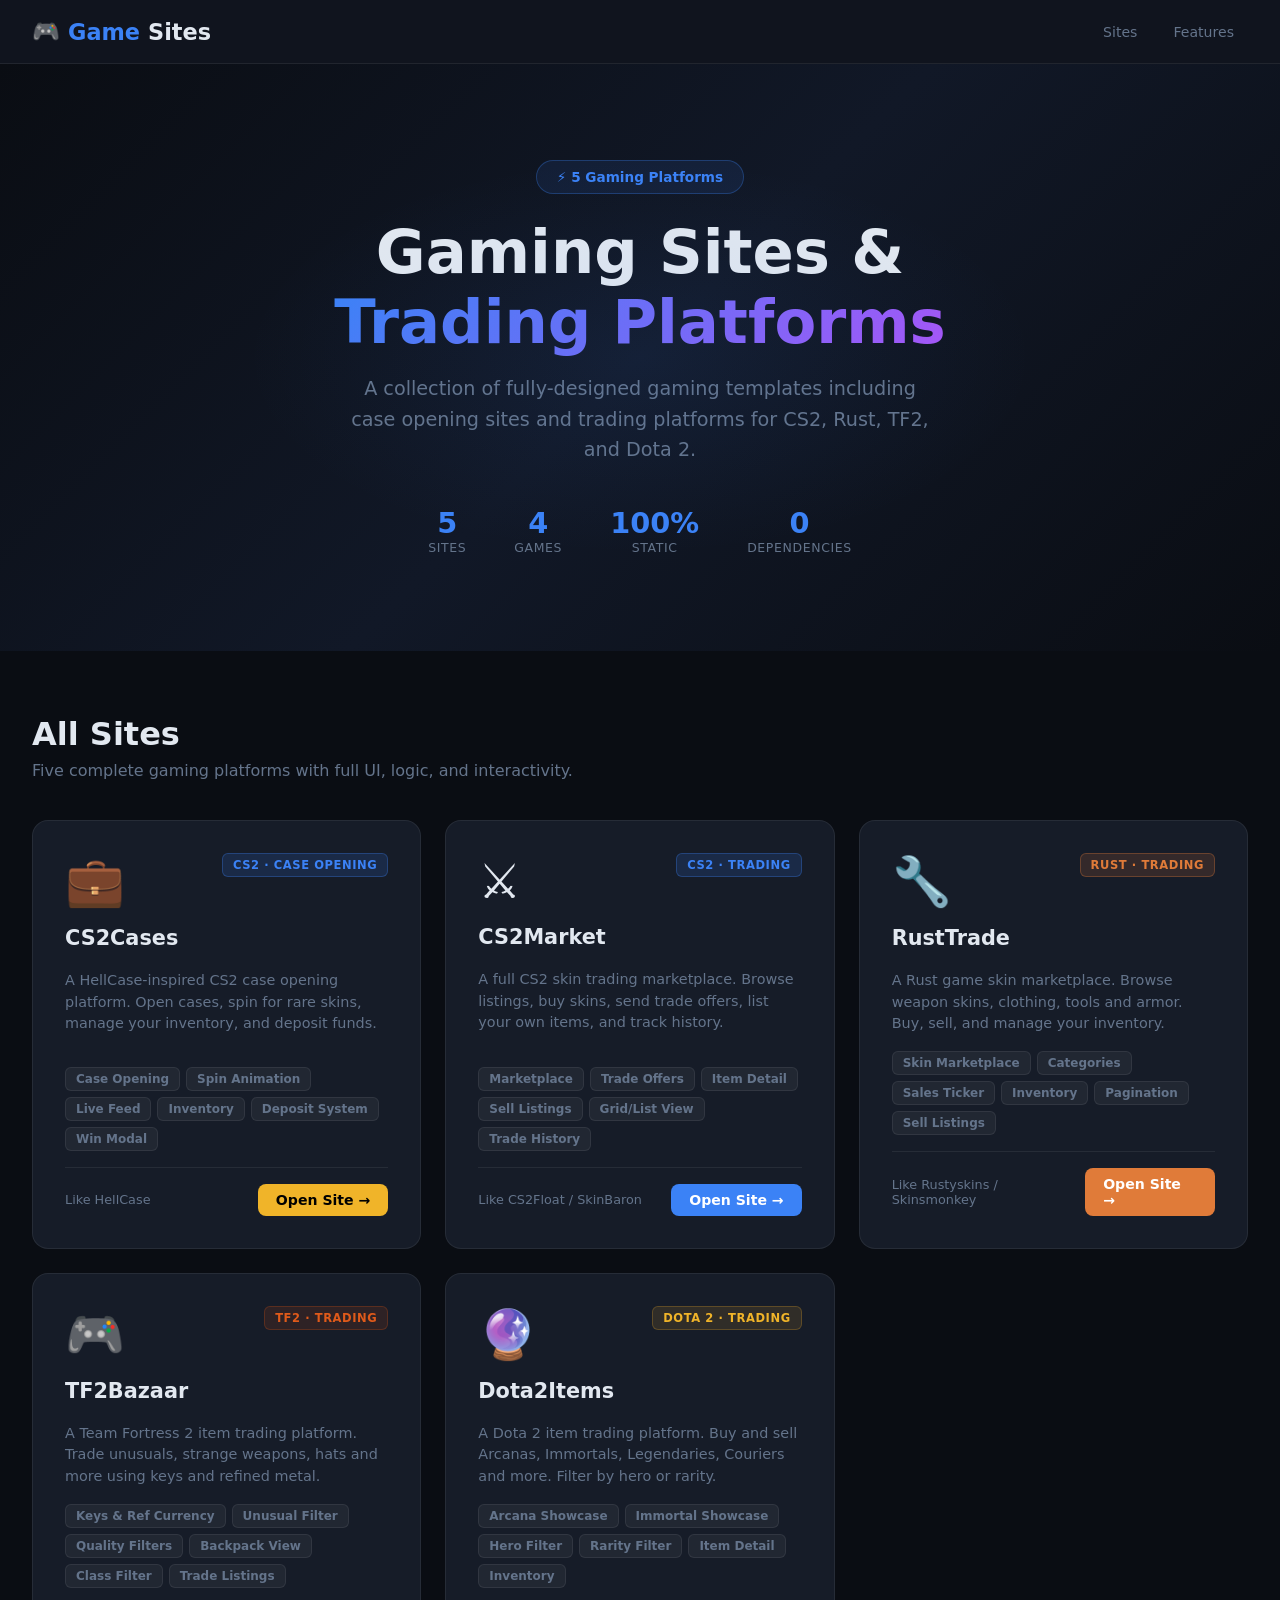
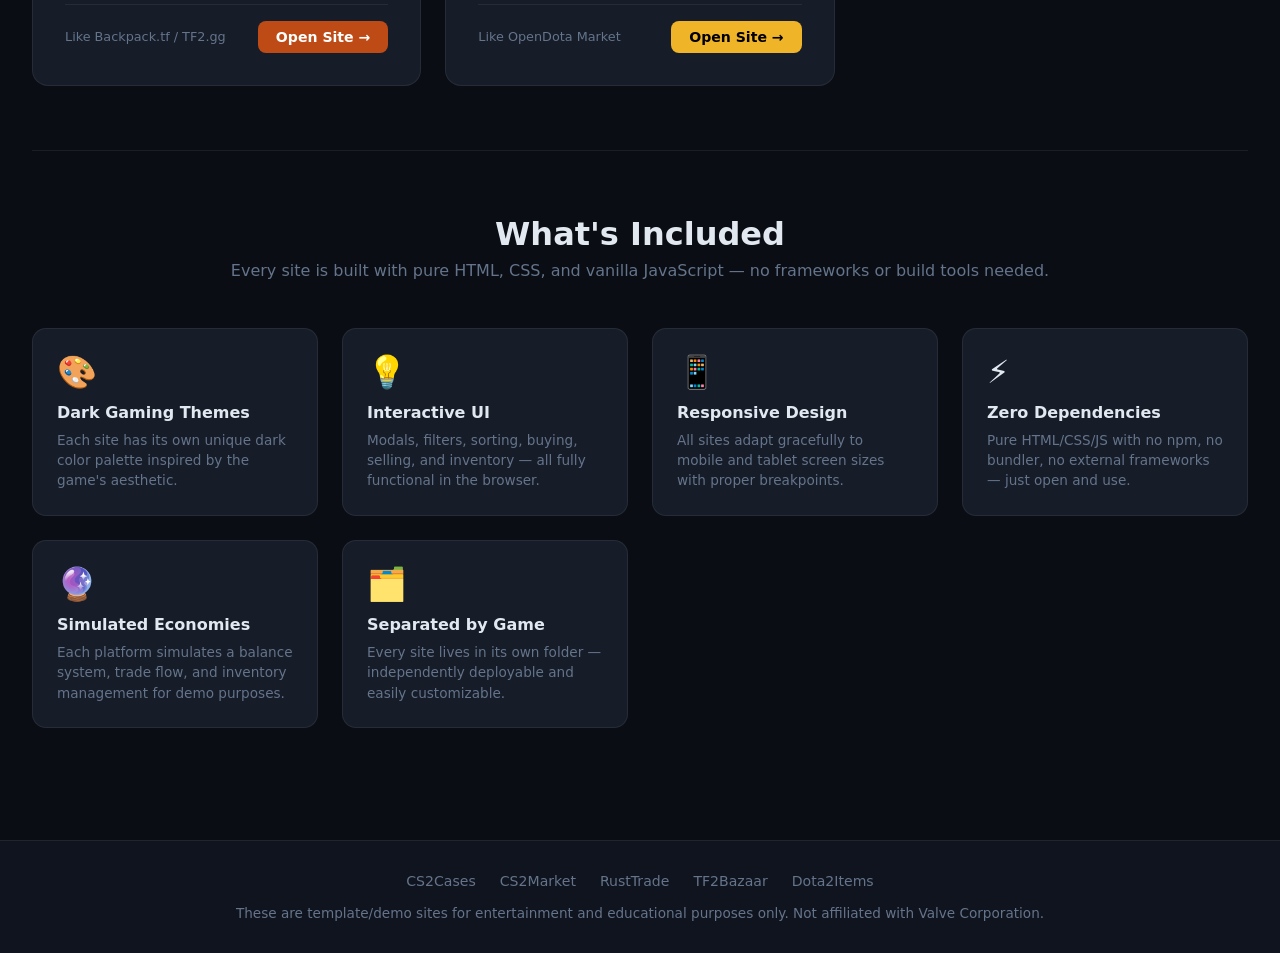
==== index.html @ 56d167a5 "Add 5 gaming site templates: CS2Cases, CS2Market, RustTrade, TF2Bazaar, Dota2Items Co-authored-by: H" ====
<!DOCTYPE html>
<html lang="en">
<head>
  <meta charset="UTF-8" />
  <meta name="viewport" content="width=device-width, initial-scale=1.0" />
  <title>GameSites Hub – Gaming Sites & Trading Platforms</title>
  <style>
    :root {
      --bg: #0a0d13;
      --bg2: #10141e;
      --card: #161c28;
      --border: rgba(255,255,255,0.07);
      --text: #e2e8f0;
      --muted: #64748b;
      --accent: #3b82f6;
      --gold: #f0b429;
      --purple: #a855f7;
      --green: #22c55e;
      --red: #ef4444;
      --orange: #e07b39;
    }
    * { margin:0; padding:0; box-sizing:border-box; }
    body { background:var(--bg); color:var(--text); font-family:'Segoe UI',system-ui,sans-serif; min-height:100vh; }

    /* NAV */
    nav {
      background:var(--bg2); border-bottom:1px solid var(--border);
      padding:0 2rem; height:64px; display:flex; align-items:center; justify-content:space-between;
      position:sticky; top:0; z-index:100;
    }
    .nav-logo { font-size:1.4rem; font-weight:800; display:flex; align-items:center; gap:8px; }
    .nav-logo span { color:var(--accent); }
    .nav-links { display:flex; gap:8px; }
    .nav-links a { color:var(--muted); text-decoration:none; padding:7px 14px; border-radius:8px; font-size:0.88rem; font-weight:500; transition:0.2s; }
    .nav-links a:hover { color:var(--text); background:rgba(255,255,255,0.05); }

    /* HERO */
    .hero {
      padding:6rem 3rem;
      background:linear-gradient(135deg,#0a0d13 0%,#111827 50%,#0a0d13 100%);
      text-align:center; position:relative; overflow:hidden;
    }
    .hero::before {
      content:''; position:absolute; top:50%; left:50%; transform:translate(-50%,-50%);
      width:800px; height:400px;
      background:radial-gradient(ellipse,rgba(59,130,246,0.08) 0%,transparent 70%);
      pointer-events:none;
    }
    .hero-badge {
      display:inline-flex; align-items:center; gap:8px;
      background:rgba(59,130,246,0.1); border:1px solid rgba(59,130,246,0.3);
      color:var(--accent); padding:8px 20px; border-radius:30px;
      font-size:0.85rem; font-weight:700; margin-bottom:1.5rem;
    }
    .hero h1 { font-size:3.8rem; font-weight:800; margin-bottom:1rem; line-height:1.15; }
    .gradient { background:linear-gradient(135deg,var(--accent),var(--purple)); -webkit-background-clip:text; -webkit-text-fill-color:transparent; background-clip:text; }
    .hero p { font-size:1.2rem; color:var(--muted); max-width:600px; margin:0 auto 2.5rem; line-height:1.6; }
    .hero-stats { display:flex; justify-content:center; gap:3rem; }
    .hstat { display:flex; flex-direction:column; align-items:center; }
    .hstat-v { font-size:1.8rem; font-weight:800; color:var(--accent); }
    .hstat-l { font-size:0.78rem; color:var(--muted); text-transform:uppercase; letter-spacing:0.05em; }

    /* SITES GRID */
    .sites-section {
      max-width:1300px; margin:0 auto; padding:4rem 2rem;
    }
    .sites-section h2 {
      font-size:2rem; font-weight:800; margin-bottom:0.5rem;
    }
    .sites-section p.lead { font-size:1rem; color:var(--muted); margin-bottom:2.5rem; }
    .sites-grid {
      display:grid;
      grid-template-columns:repeat(auto-fill,minmax(340px,1fr));
      gap:1.5rem;
    }
    .site-card {
      background:var(--card); border:1px solid var(--border); border-radius:16px;
      padding:2rem; text-decoration:none; color:inherit;
      transition:0.2s; display:flex; flex-direction:column; gap:1rem;
      position:relative; overflow:hidden;
    }
    .site-card:hover {
      transform:translateY(-4px); box-shadow:0 16px 40px rgba(0,0,0,0.5);
      border-color:rgba(255,255,255,0.15);
    }
    .site-card-icon { font-size:3rem; }
    .site-card-header { display:flex; align-items:flex-start; justify-content:space-between; gap:1rem; }
    .site-card-badge {
      padding:4px 10px; border-radius:6px; font-size:0.72rem; font-weight:700;
      text-transform:uppercase; letter-spacing:0.05em; white-space:nowrap;
    }
    .badge-cs2 { background:rgba(59,130,246,0.15); color:var(--accent); border:1px solid rgba(59,130,246,0.3); }
    .badge-rust { background:rgba(224,123,57,0.15); color:var(--orange); border:1px solid rgba(224,123,57,0.3); }
    .badge-tf2 { background:rgba(190,75,21,0.15); color:#e05a1a; border:1px solid rgba(190,75,21,0.3); }
    .badge-dota2 { background:rgba(200,147,42,0.15); color:var(--gold); border:1px solid rgba(200,147,42,0.3); }

    .site-card h3 { font-size:1.3rem; font-weight:800; margin-bottom:0.25rem; }
    .site-card p { font-size:0.9rem; color:var(--muted); line-height:1.5; flex:1; }
    .site-card-features { display:flex; flex-wrap:wrap; gap:6px; }
    .feature-tag {
      background:rgba(255,255,255,0.05); border:1px solid var(--border);
      color:var(--muted); padding:4px 10px; border-radius:6px; font-size:0.75rem; font-weight:600;
    }
    .site-card-cta {
      display:flex; align-items:center; justify-content:space-between;
      padding-top:1rem; border-top:1px solid var(--border);
    }
    .cta-btn {
      display:inline-flex; align-items:center; gap:6px;
      font-weight:700; font-size:0.88rem; padding:8px 18px;
      border-radius:8px; text-decoration:none; transition:0.2s;
    }
    .cs2-case-cta { background:var(--gold); color:#000; }
    .cs2-trade-cta { background:var(--accent); color:#fff; }
    .rust-cta { background:var(--orange); color:#fff; }
    .tf2-cta { background:#be4b15; color:#fff; }
    .dota2-cta { background:var(--gold); color:#000; }
    .cta-btn:hover { transform:scale(1.05); }
    .site-type-label { font-size:0.8rem; color:var(--muted); }

    /* DIVIDER */
    .section-divider { border:none; border-top:1px solid var(--border); margin:0 2rem; }

    /* FEATURES SECTION */
    .features-section { max-width:1300px; margin:0 auto; padding:4rem 2rem; text-align:center; }
    .features-section h2 { font-size:2rem; font-weight:800; margin-bottom:0.5rem; }
    .features-section p.lead { color:var(--muted); margin-bottom:3rem; }
    .features-grid { display:grid; grid-template-columns:repeat(auto-fill,minmax(240px,1fr)); gap:1.5rem; }
    .feature-card { background:var(--card); border:1px solid var(--border); border-radius:14px; padding:1.5rem; text-align:left; }
    .feature-card-icon { font-size:2rem; margin-bottom:0.75rem; display:block; }
    .feature-card h4 { font-size:1rem; font-weight:800; margin-bottom:0.5rem; }
    .feature-card p { font-size:0.85rem; color:var(--muted); line-height:1.5; }

    /* FOOTER */
    footer { background:var(--bg2); border-top:1px solid var(--border); padding:2rem 3rem; text-align:center; margin-top:3rem; }
    footer p { color:var(--muted); font-size:0.85rem; }
    .footer-links { display:flex; justify-content:center; gap:1.5rem; margin-bottom:1rem; }
    .footer-links a { color:var(--muted); text-decoration:none; font-size:0.88rem; transition:0.2s; }
    .footer-links a:hover { color:var(--text); }

    @media(max-width:768px) {
      .hero h1 { font-size:2.5rem; }
      .hero { padding:4rem 1.5rem; }
      .sites-section { padding:2.5rem 1.5rem; }
      .hero-stats { flex-wrap:wrap; gap:1.5rem; }
    }
  </style>
</head>
<body>
  <nav>
    <div class="nav-logo">🎮 <span>Game</span>Sites</div>
    <div class="nav-links">
      <a href="#sites">Sites</a>
      <a href="#features">Features</a>
    </div>
  </nav>

  <section class="hero">
    <div class="hero-badge">⚡ 5 Gaming Platforms</div>
    <h1>Gaming Sites &<br><span class="gradient">Trading Platforms</span></h1>
    <p>A collection of fully-designed gaming templates including case opening sites and trading platforms for CS2, Rust, TF2, and Dota 2.</p>
    <div class="hero-stats">
      <div class="hstat"><span class="hstat-v">5</span><span class="hstat-l">Sites</span></div>
      <div class="hstat"><span class="hstat-v">4</span><span class="hstat-l">Games</span></div>
      <div class="hstat"><span class="hstat-v">100%</span><span class="hstat-l">Static</span></div>
      <div class="hstat"><span class="hstat-v">0</span><span class="hstat-l">Dependencies</span></div>
    </div>
  </section>

  <section class="sites-section" id="sites">
    <h2>All Sites</h2>
    <p class="lead">Five complete gaming platforms with full UI, logic, and interactivity.</p>
    <div class="sites-grid">

      <!-- CS2 Cases -->
      <a class="site-card" href="cs2-cases/index.html">
        <div class="site-card-header">
          <div class="site-card-icon">💼</div>
          <span class="site-card-badge badge-cs2">CS2 · Case Opening</span>
        </div>
        <h3>CS2Cases</h3>
        <p>A HellCase-inspired CS2 case opening platform. Open cases, spin for rare skins, manage your inventory, and deposit funds.</p>
        <div class="site-card-features">
          <span class="feature-tag">Case Opening</span>
          <span class="feature-tag">Spin Animation</span>
          <span class="feature-tag">Live Feed</span>
          <span class="feature-tag">Inventory</span>
          <span class="feature-tag">Deposit System</span>
          <span class="feature-tag">Win Modal</span>
        </div>
        <div class="site-card-cta">
          <span class="site-type-label">Like HellCase</span>
          <span class="cta-btn cs2-case-cta">Open Site →</span>
        </div>
      </a>

      <!-- CS2 Trading -->
      <a class="site-card" href="cs2-trading/index.html">
        <div class="site-card-header">
          <div class="site-card-icon">⚔️</div>
          <span class="site-card-badge badge-cs2">CS2 · Trading</span>
        </div>
        <h3>CS2Market</h3>
        <p>A full CS2 skin trading marketplace. Browse listings, buy skins, send trade offers, list your own items, and track history.</p>
        <div class="site-card-features">
          <span class="feature-tag">Marketplace</span>
          <span class="feature-tag">Trade Offers</span>
          <span class="feature-tag">Item Detail</span>
          <span class="feature-tag">Sell Listings</span>
          <span class="feature-tag">Grid/List View</span>
          <span class="feature-tag">Trade History</span>
        </div>
        <div class="site-card-cta">
          <span class="site-type-label">Like CS2Float / SkinBaron</span>
          <span class="cta-btn cs2-trade-cta">Open Site →</span>
        </div>
      </a>

      <!-- Rust Trading -->
      <a class="site-card" href="rust-trading/index.html">
        <div class="site-card-header">
          <div class="site-card-icon">🔧</div>
          <span class="site-card-badge badge-rust">Rust · Trading</span>
        </div>
        <h3>RustTrade</h3>
        <p>A Rust game skin marketplace. Browse weapon skins, clothing, tools and armor. Buy, sell, and manage your inventory.</p>
        <div class="site-card-features">
          <span class="feature-tag">Skin Marketplace</span>
          <span class="feature-tag">Categories</span>
          <span class="feature-tag">Sales Ticker</span>
          <span class="feature-tag">Inventory</span>
          <span class="feature-tag">Pagination</span>
          <span class="feature-tag">Sell Listings</span>
        </div>
        <div class="site-card-cta">
          <span class="site-type-label">Like Rustyskins / Skinsmonkey</span>
          <span class="cta-btn rust-cta">Open Site →</span>
        </div>
      </a>

      <!-- TF2 Trading -->
      <a class="site-card" href="tf2-trading/index.html">
        <div class="site-card-header">
          <div class="site-card-icon">🎮</div>
          <span class="site-card-badge badge-tf2">TF2 · Trading</span>
        </div>
        <h3>TF2Bazaar</h3>
        <p>A Team Fortress 2 item trading platform. Trade unusuals, strange weapons, hats and more using keys and refined metal.</p>
        <div class="site-card-features">
          <span class="feature-tag">Keys & Ref Currency</span>
          <span class="feature-tag">Unusual Filter</span>
          <span class="feature-tag">Quality Filters</span>
          <span class="feature-tag">Backpack View</span>
          <span class="feature-tag">Class Filter</span>
          <span class="feature-tag">Trade Listings</span>
        </div>
        <div class="site-card-cta">
          <span class="site-type-label">Like Backpack.tf / TF2.gg</span>
          <span class="cta-btn tf2-cta">Open Site →</span>
        </div>
      </a>

      <!-- Dota 2 Trading -->
      <a class="site-card" href="dota2-trading/index.html">
        <div class="site-card-header">
          <div class="site-card-icon">🔮</div>
          <span class="site-card-badge badge-dota2">Dota 2 · Trading</span>
        </div>
        <h3>Dota2Items</h3>
        <p>A Dota 2 item trading platform. Buy and sell Arcanas, Immortals, Legendaries, Couriers and more. Filter by hero or rarity.</p>
        <div class="site-card-features">
          <span class="feature-tag">Arcana Showcase</span>
          <span class="feature-tag">Immortal Showcase</span>
          <span class="feature-tag">Hero Filter</span>
          <span class="feature-tag">Rarity Filter</span>
          <span class="feature-tag">Item Detail</span>
          <span class="feature-tag">Inventory</span>
        </div>
        <div class="site-card-cta">
          <span class="site-type-label">Like OpenDota Market</span>
          <span class="cta-btn dota2-cta">Open Site →</span>
        </div>
      </a>

    </div>
  </section>

  <hr class="section-divider" />

  <section class="features-section" id="features">
    <h2>What's Included</h2>
    <p class="lead">Every site is built with pure HTML, CSS, and vanilla JavaScript — no frameworks or build tools needed.</p>
    <div class="features-grid">
      <div class="feature-card">
        <span class="feature-card-icon">🎨</span>
        <h4>Dark Gaming Themes</h4>
        <p>Each site has its own unique dark color palette inspired by the game's aesthetic.</p>
      </div>
      <div class="feature-card">
        <span class="feature-card-icon">💡</span>
        <h4>Interactive UI</h4>
        <p>Modals, filters, sorting, buying, selling, and inventory — all fully functional in the browser.</p>
      </div>
      <div class="feature-card">
        <span class="feature-card-icon">📱</span>
        <h4>Responsive Design</h4>
        <p>All sites adapt gracefully to mobile and tablet screen sizes with proper breakpoints.</p>
      </div>
      <div class="feature-card">
        <span class="feature-card-icon">⚡</span>
        <h4>Zero Dependencies</h4>
        <p>Pure HTML/CSS/JS with no npm, no bundler, no external frameworks — just open and use.</p>
      </div>
      <div class="feature-card">
        <span class="feature-card-icon">🔮</span>
        <h4>Simulated Economies</h4>
        <p>Each platform simulates a balance system, trade flow, and inventory management for demo purposes.</p>
      </div>
      <div class="feature-card">
        <span class="feature-card-icon">🗂️</span>
        <h4>Separated by Game</h4>
        <p>Every site lives in its own folder — independently deployable and easily customizable.</p>
      </div>
    </div>
  </section>

  <footer>
    <div class="footer-links">
      <a href="cs2-cases/index.html">CS2Cases</a>
      <a href="cs2-trading/index.html">CS2Market</a>
      <a href="rust-trading/index.html">RustTrade</a>
      <a href="tf2-trading/index.html">TF2Bazaar</a>
      <a href="dota2-trading/index.html">Dota2Items</a>
    </div>
    <p>These are template/demo sites for entertainment and educational purposes only. Not affiliated with Valve Corporation.</p>
  </footer>
</body>
</html>
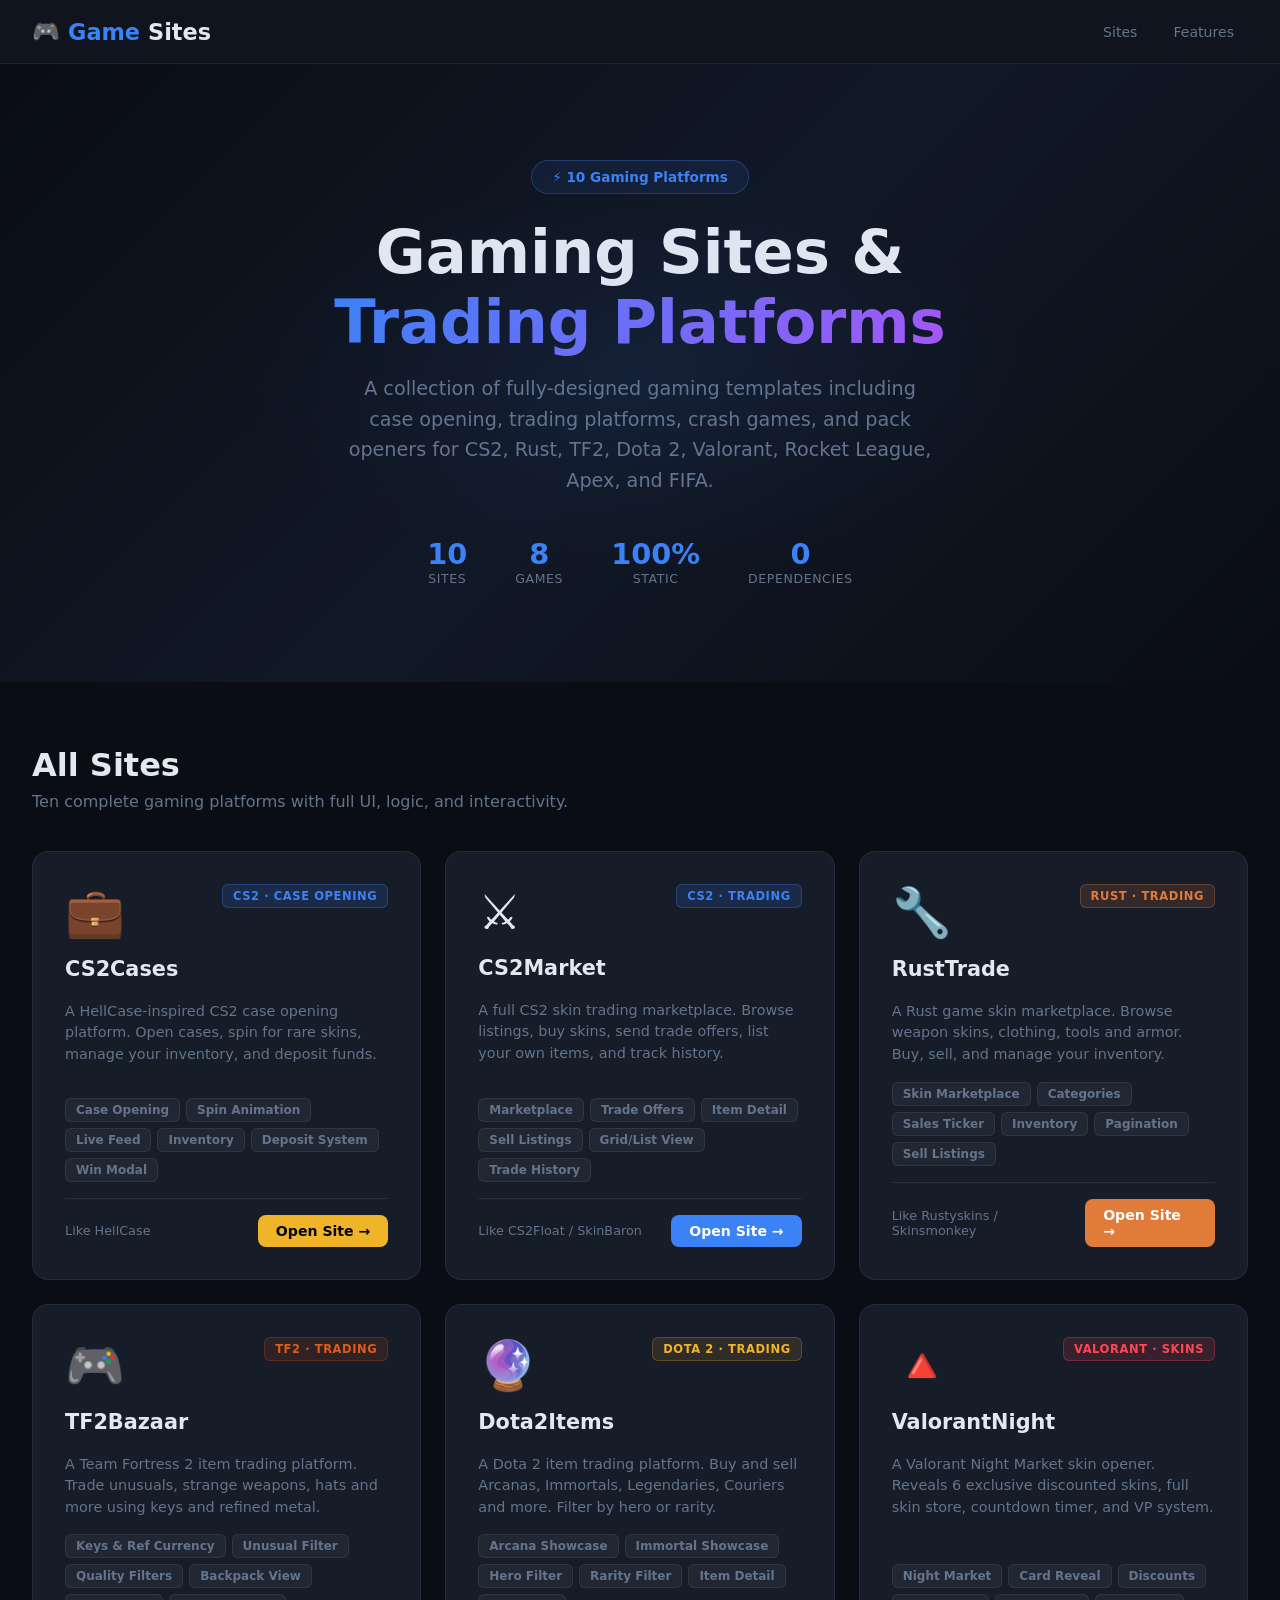
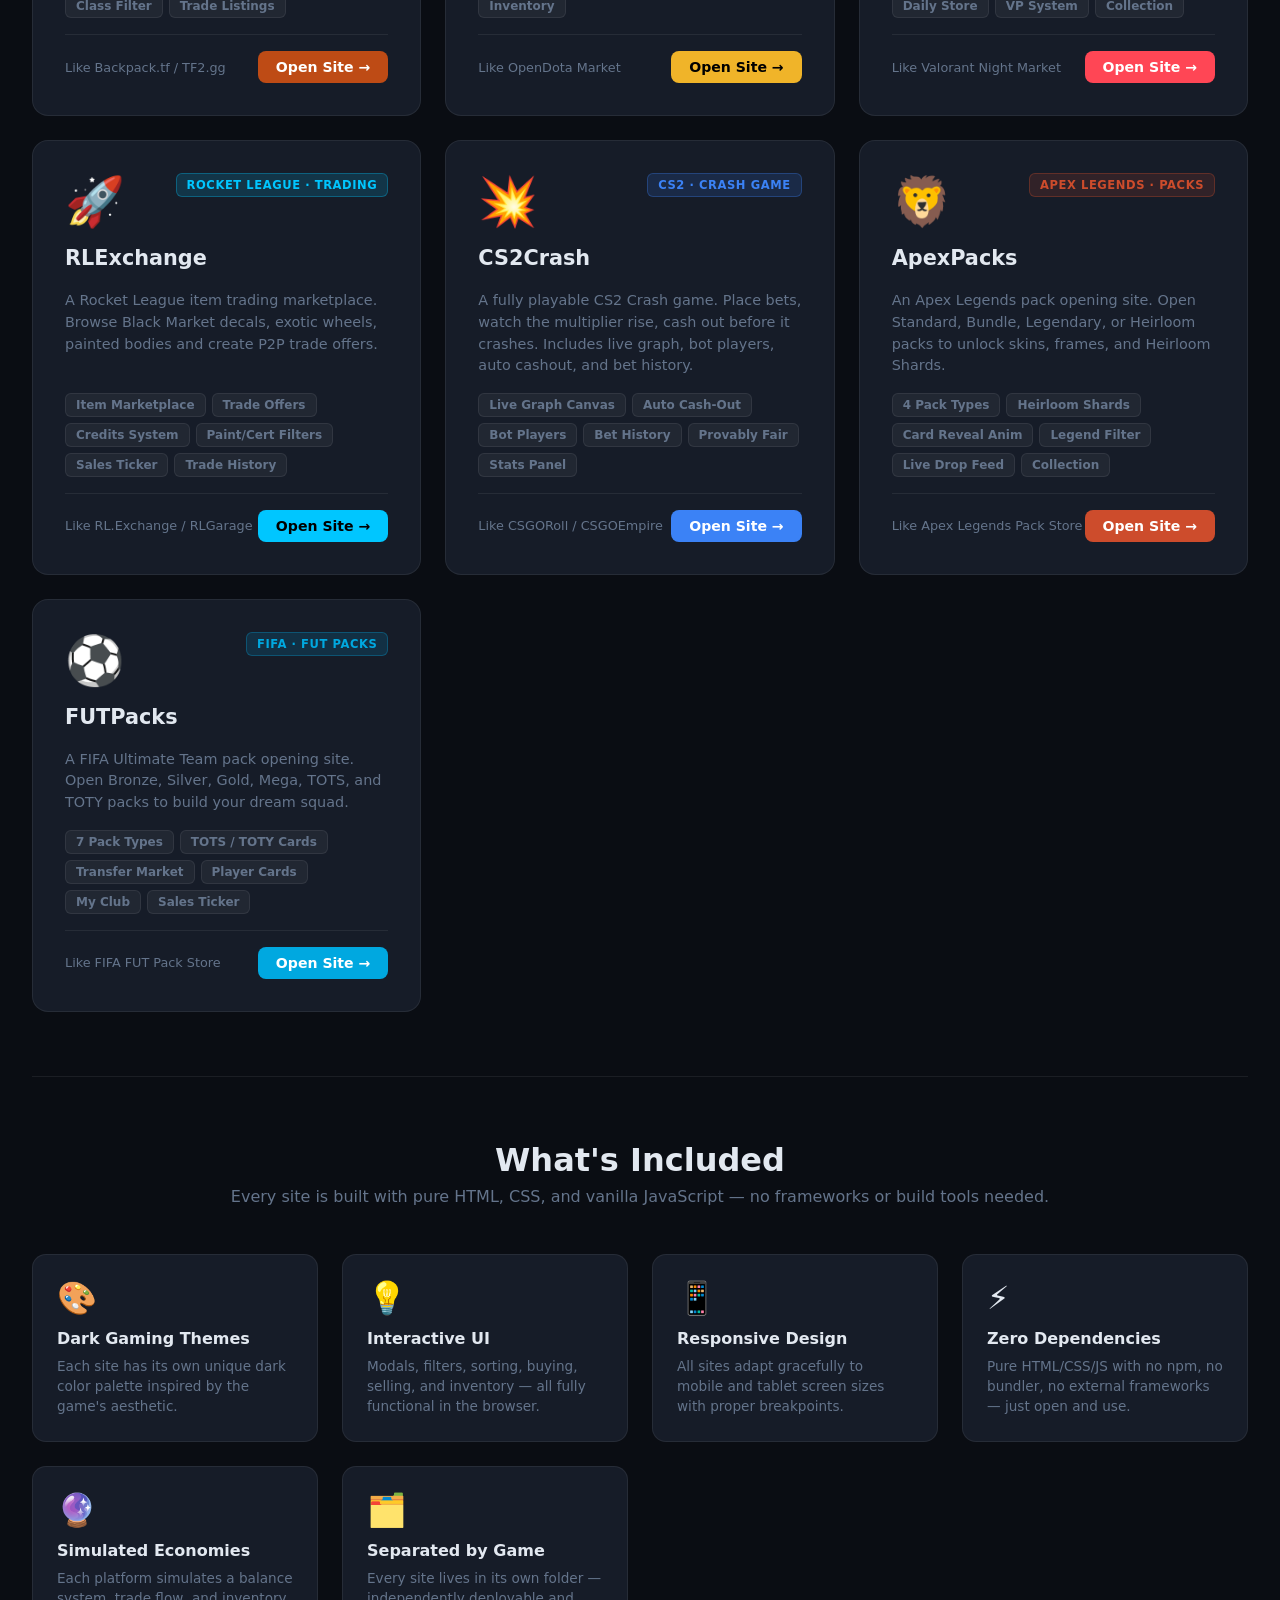
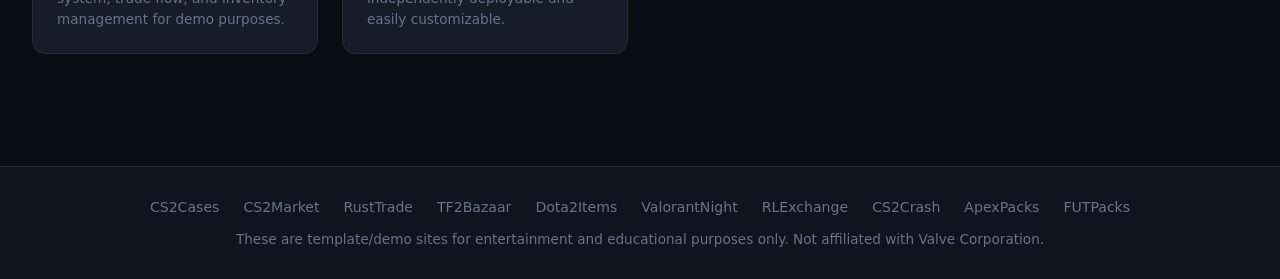
==== commit 66579a29: "Add 5 new gaming sites: ValorantNight, RLExchange, CS2Crash, ApexPacks, FUTPacks Co-authored-by: HRn" ====
--- a/index.html
+++ b/index.html
@@ -93,6 +93,11 @@
     .badge-rust { background:rgba(224,123,57,0.15); color:var(--orange); border:1px solid rgba(224,123,57,0.3); }
     .badge-tf2 { background:rgba(190,75,21,0.15); color:#e05a1a; border:1px solid rgba(190,75,21,0.3); }
     .badge-dota2 { background:rgba(200,147,42,0.15); color:var(--gold); border:1px solid rgba(200,147,42,0.3); }
+    .badge-valorant { background:rgba(255,70,85,0.15); color:#ff4655; border:1px solid rgba(255,70,85,0.3); }
+    .badge-rl { background:rgba(0,198,255,0.15); color:#00c6ff; border:1px solid rgba(0,198,255,0.3); }
+    .badge-crash { background:rgba(59,130,246,0.15); color:var(--accent); border:1px solid rgba(59,130,246,0.3); }
+    .badge-apex { background:rgba(205,76,44,0.15); color:#cd4c2c; border:1px solid rgba(205,76,44,0.3); }
+    .badge-fifa { background:rgba(0,168,224,0.15); color:#00a8e0; border:1px solid rgba(0,168,224,0.3); }
 
     .site-card h3 { font-size:1.3rem; font-weight:800; margin-bottom:0.25rem; }
     .site-card p { font-size:0.9rem; color:var(--muted); line-height:1.5; flex:1; }
@@ -115,6 +120,11 @@
     .rust-cta { background:var(--orange); color:#fff; }
     .tf2-cta { background:#be4b15; color:#fff; }
     .dota2-cta { background:var(--gold); color:#000; }
+    .valorant-cta { background:#ff4655; color:#fff; }
+    .rl-cta { background:#00c6ff; color:#000; }
+    .crash-cta { background:var(--accent); color:#fff; }
+    .apex-cta { background:#cd4c2c; color:#fff; }
+    .fifa-cta { background:#00a8e0; color:#fff; }
     .cta-btn:hover { transform:scale(1.05); }
     .site-type-label { font-size:0.8rem; color:var(--muted); }
 
@@ -156,12 +166,12 @@
   </nav>
 
   <section class="hero">
-    <div class="hero-badge">⚡ 5 Gaming Platforms</div>
+    <div class="hero-badge">⚡ 10 Gaming Platforms</div>
     <h1>Gaming Sites &<br><span class="gradient">Trading Platforms</span></h1>
-    <p>A collection of fully-designed gaming templates including case opening sites and trading platforms for CS2, Rust, TF2, and Dota 2.</p>
+    <p>A collection of fully-designed gaming templates including case opening, trading platforms, crash games, and pack openers for CS2, Rust, TF2, Dota 2, Valorant, Rocket League, Apex, and FIFA.</p>
     <div class="hero-stats">
-      <div class="hstat"><span class="hstat-v">5</span><span class="hstat-l">Sites</span></div>
-      <div class="hstat"><span class="hstat-v">4</span><span class="hstat-l">Games</span></div>
+      <div class="hstat"><span class="hstat-v">10</span><span class="hstat-l">Sites</span></div>
+      <div class="hstat"><span class="hstat-v">8</span><span class="hstat-l">Games</span></div>
       <div class="hstat"><span class="hstat-v">100%</span><span class="hstat-l">Static</span></div>
       <div class="hstat"><span class="hstat-v">0</span><span class="hstat-l">Dependencies</span></div>
     </div>
@@ -169,7 +179,7 @@
 
   <section class="sites-section" id="sites">
     <h2>All Sites</h2>
-    <p class="lead">Five complete gaming platforms with full UI, logic, and interactivity.</p>
+    <p class="lead">Ten complete gaming platforms with full UI, logic, and interactivity.</p>
     <div class="sites-grid">
 
       <!-- CS2 Cases -->
@@ -279,6 +289,116 @@
         <div class="site-card-cta">
           <span class="site-type-label">Like OpenDota Market</span>
           <span class="cta-btn dota2-cta">Open Site →</span>
+        </div>
+      </a>
+
+      <!-- Valorant Night Market -->
+      <a class="site-card" href="valorant-cases/index.html">
+        <div class="site-card-header">
+          <div class="site-card-icon">🔺</div>
+          <span class="site-card-badge badge-valorant">Valorant · Skins</span>
+        </div>
+        <h3>ValorantNight</h3>
+        <p>A Valorant Night Market skin opener. Reveals 6 exclusive discounted skins, full skin store, countdown timer, and VP system.</p>
+        <div class="site-card-features">
+          <span class="feature-tag">Night Market</span>
+          <span class="feature-tag">Card Reveal</span>
+          <span class="feature-tag">Discounts</span>
+          <span class="feature-tag">Daily Store</span>
+          <span class="feature-tag">VP System</span>
+          <span class="feature-tag">Collection</span>
+        </div>
+        <div class="site-card-cta">
+          <span class="site-type-label">Like Valorant Night Market</span>
+          <span class="cta-btn valorant-cta">Open Site →</span>
+        </div>
+      </a>
+
+      <!-- Rocket League Trading -->
+      <a class="site-card" href="rl-trading/index.html">
+        <div class="site-card-header">
+          <div class="site-card-icon">🚀</div>
+          <span class="site-card-badge badge-rl">Rocket League · Trading</span>
+        </div>
+        <h3>RLExchange</h3>
+        <p>A Rocket League item trading marketplace. Browse Black Market decals, exotic wheels, painted bodies and create P2P trade offers.</p>
+        <div class="site-card-features">
+          <span class="feature-tag">Item Marketplace</span>
+          <span class="feature-tag">Trade Offers</span>
+          <span class="feature-tag">Credits System</span>
+          <span class="feature-tag">Paint/Cert Filters</span>
+          <span class="feature-tag">Sales Ticker</span>
+          <span class="feature-tag">Trade History</span>
+        </div>
+        <div class="site-card-cta">
+          <span class="site-type-label">Like RL.Exchange / RLGarage</span>
+          <span class="cta-btn rl-cta">Open Site →</span>
+        </div>
+      </a>
+
+      <!-- CS2 Crash -->
+      <a class="site-card" href="cs2-crash/index.html">
+        <div class="site-card-header">
+          <div class="site-card-icon">💥</div>
+          <span class="site-card-badge badge-crash">CS2 · Crash Game</span>
+        </div>
+        <h3>CS2Crash</h3>
+        <p>A fully playable CS2 Crash game. Place bets, watch the multiplier rise, cash out before it crashes. Includes live graph, bot players, auto cashout, and bet history.</p>
+        <div class="site-card-features">
+          <span class="feature-tag">Live Graph Canvas</span>
+          <span class="feature-tag">Auto Cash-Out</span>
+          <span class="feature-tag">Bot Players</span>
+          <span class="feature-tag">Bet History</span>
+          <span class="feature-tag">Provably Fair</span>
+          <span class="feature-tag">Stats Panel</span>
+        </div>
+        <div class="site-card-cta">
+          <span class="site-type-label">Like CSGORoll / CSGOEmpire</span>
+          <span class="cta-btn crash-cta">Open Site →</span>
+        </div>
+      </a>
+
+      <!-- Apex Packs -->
+      <a class="site-card" href="apex-packs/index.html">
+        <div class="site-card-header">
+          <div class="site-card-icon">🦁</div>
+          <span class="site-card-badge badge-apex">Apex Legends · Packs</span>
+        </div>
+        <h3>ApexPacks</h3>
+        <p>An Apex Legends pack opening site. Open Standard, Bundle, Legendary, or Heirloom packs to unlock skins, frames, and Heirloom Shards.</p>
+        <div class="site-card-features">
+          <span class="feature-tag">4 Pack Types</span>
+          <span class="feature-tag">Heirloom Shards</span>
+          <span class="feature-tag">Card Reveal Anim</span>
+          <span class="feature-tag">Legend Filter</span>
+          <span class="feature-tag">Live Drop Feed</span>
+          <span class="feature-tag">Collection</span>
+        </div>
+        <div class="site-card-cta">
+          <span class="site-type-label">Like Apex Legends Pack Store</span>
+          <span class="cta-btn apex-cta">Open Site →</span>
+        </div>
+      </a>
+
+      <!-- FIFA FUT Packs -->
+      <a class="site-card" href="fifa-packs/index.html">
+        <div class="site-card-header">
+          <div class="site-card-icon">⚽</div>
+          <span class="site-card-badge badge-fifa">FIFA · FUT Packs</span>
+        </div>
+        <h3>FUTPacks</h3>
+        <p>A FIFA Ultimate Team pack opening site. Open Bronze, Silver, Gold, Mega, TOTS, and TOTY packs to build your dream squad.</p>
+        <div class="site-card-features">
+          <span class="feature-tag">7 Pack Types</span>
+          <span class="feature-tag">TOTS / TOTY Cards</span>
+          <span class="feature-tag">Transfer Market</span>
+          <span class="feature-tag">Player Cards</span>
+          <span class="feature-tag">My Club</span>
+          <span class="feature-tag">Sales Ticker</span>
+        </div>
+        <div class="site-card-cta">
+          <span class="site-type-label">Like FIFA FUT Pack Store</span>
+          <span class="cta-btn fifa-cta">Open Site →</span>
         </div>
       </a>
 
@@ -331,6 +451,11 @@
       <a href="rust-trading/index.html">RustTrade</a>
       <a href="tf2-trading/index.html">TF2Bazaar</a>
       <a href="dota2-trading/index.html">Dota2Items</a>
+      <a href="valorant-cases/index.html">ValorantNight</a>
+      <a href="rl-trading/index.html">RLExchange</a>
+      <a href="cs2-crash/index.html">CS2Crash</a>
+      <a href="apex-packs/index.html">ApexPacks</a>
+      <a href="fifa-packs/index.html">FUTPacks</a>
     </div>
     <p>These are template/demo sites for entertainment and educational purposes only. Not affiliated with Valve Corporation.</p>
   </footer>
